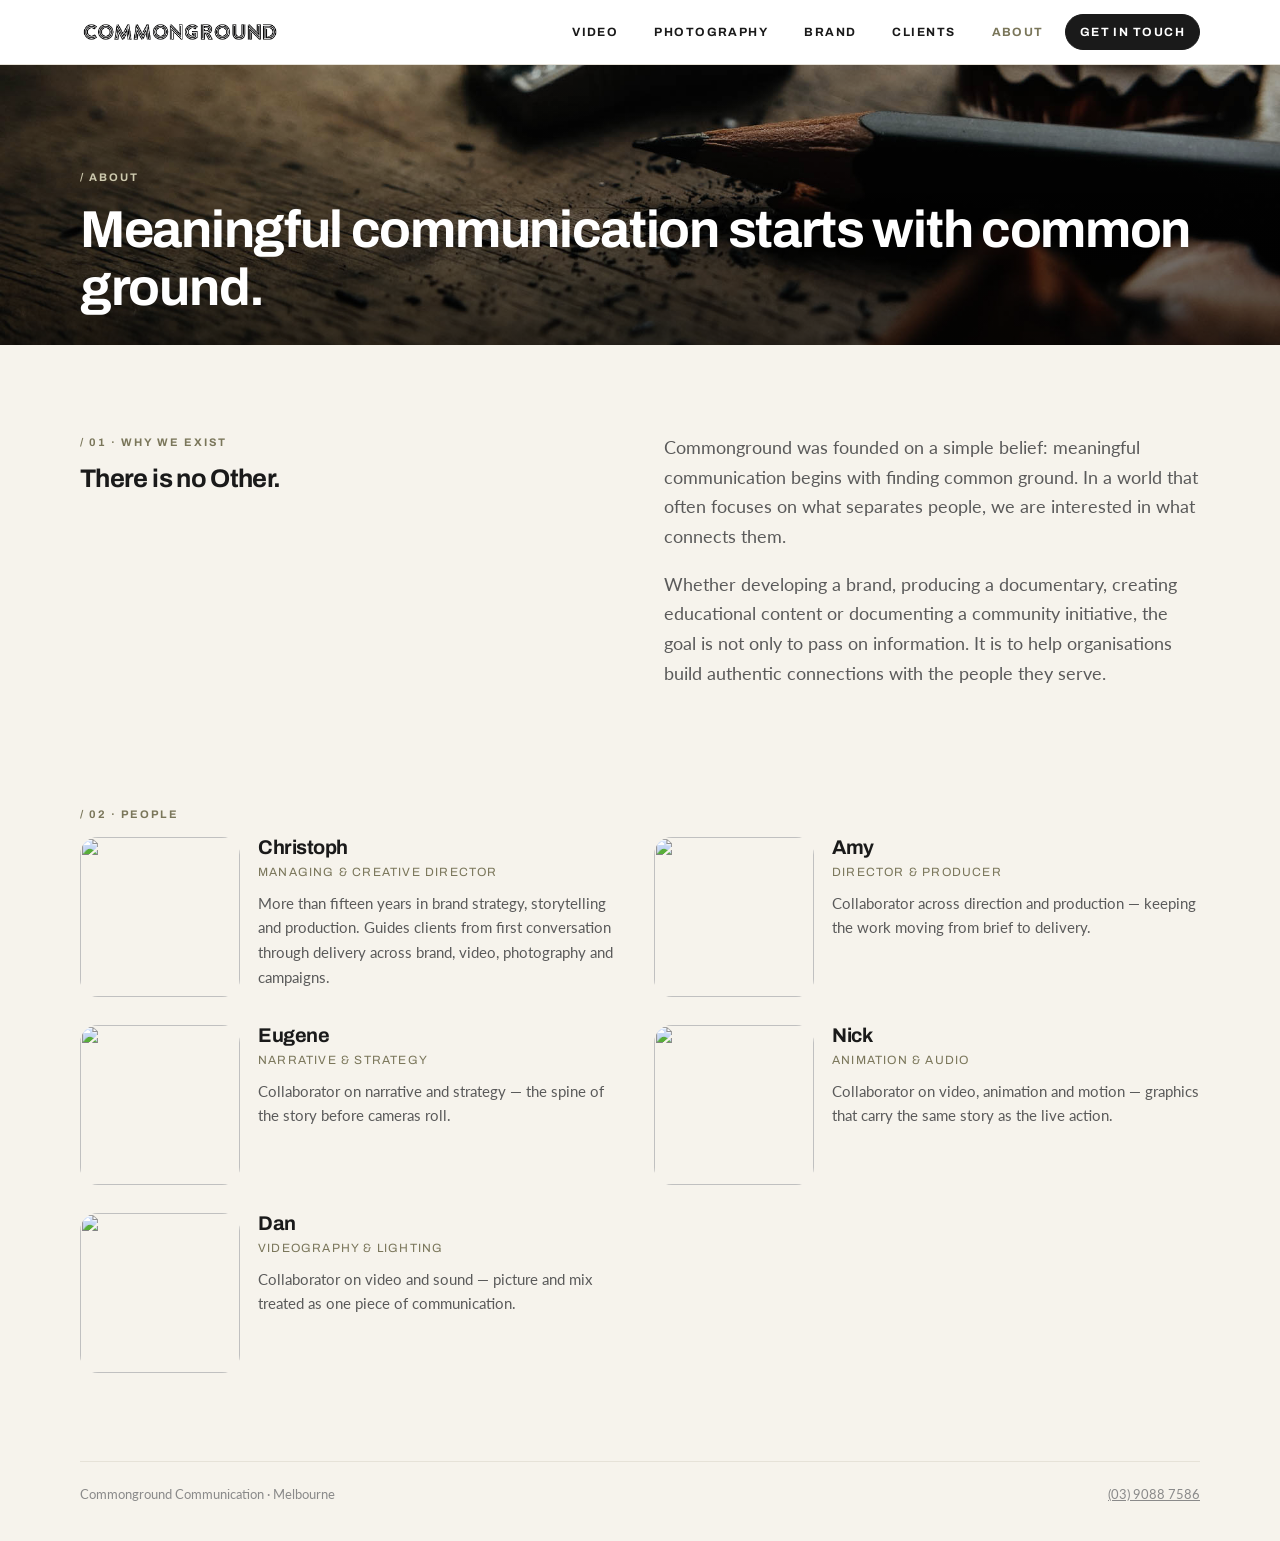
==== about.html @ 6b163bc3 "first upload" ====
<!DOCTYPE html>
<html lang="en-AU">
<head>
  <meta charset="utf-8">
  <meta name="viewport" content="width=device-width, initial-scale=1">
  
  
  <link rel="icon" href="images/mark.png">
  <link rel="preconnect" href="https://fonts.googleapis.com">
  <link href="https://fonts.googleapis.com/css2?family=Archivo:wght@400;700;800&family=Lato:wght@400;700&display=swap" rel="stylesheet">
  <link rel="stylesheet" href="styles.css">

<!-- SEO / SOCIAL METADATA: unique to this page. Deployment assumes www.commonground.cc
     and the supplied .html navigation. Update canonical, og:url and JSON-LD URLs together
     if hosting uses extensionless routes. Social image uses an existing site asset;
     keep its path and filename case exact. No special GEO/AI metatag is required. -->
<title>About Commonground | Melbourne Creative Agency</title>
<meta name="description" content="Meet the Commonground team in Melbourne. Creative strategy, video production, photography and brand development built on meaningful human connections."/>
<meta name="robots" content="index, follow, max-image-preview:large, max-snippet:-1, max-video-preview:-1"/>
<meta name="author" content="Commonground Communication"/>
<link rel="canonical" href="https://www.commonground.cc/about.html"/>
<meta property="og:type" content="website"/>
<meta property="og:locale" content="en_AU"/>
<meta property="og:site_name" content="Commonground Communication"/>
<meta property="og:title" content="About Commonground | Melbourne Creative Agency"/>
<meta property="og:description" content="Meet the Commonground team in Melbourne. Creative strategy, video production, photography and brand development built on meaningful human connections."/>
<meta property="og:url" content="https://www.commonground.cc/about.html"/>
<meta property="og:image" content="https://www.commonground.cc/images/home/BTS2.jpg"/>
<meta property="og:image:alt" content="Creative production at Commonground"/>
<meta name="twitter:card" content="summary_large_image"/>
<meta name="twitter:title" content="About Commonground | Melbourne Creative Agency"/>
<meta name="twitter:description" content="Meet the Commonground team in Melbourne. Creative strategy, video production, photography and brand development built on meaningful human connections."/>
<meta name="twitter:image" content="https://www.commonground.cc/images/home/BTS2.jpg"/>
<meta name="twitter:image:alt" content="Creative production at Commonground"/>
<!-- STRUCTURED DATA: grounded business and service facts; keep consistent across pages.
     No invented street address, opening hours, ratings, awards or video upload dates. -->
<script type="application/ld+json">
{
  "@context": "https://schema.org",
  "@graph": [
    {
      "@type": "Organisation",
      "@id": "https://www.commonground.cc/#organisation",
      "name": "Commonground Communication",
      "alternateName": "Commonground",
      "url": "https://www.commonground.cc/",
      "logo": {
        "@type": "ImageObject",
        "url": "https://www.commonground.cc/images/home/logo.png"
      },
      "description": "Melbourne creative agency delivering video production, photography, brand strategy and communication campaigns for businesses, healthcare, education and not-for-profit organisations.",
      "telephone": "+61-3-9088-7586",
      "address": {
        "@type": "PostalAddress",
        "addressLocality": "Melbourne",
        "addressRegion": "VIC",
        "addressCountry": "AU"
      },
      "areaServed": [
        {
          "@type": "City",
          "name": "Melbourne"
        },
        {
          "@type": "Country",
          "name": "Australia"
        }
      ],
      "knowsAbout": [
        "Video production",
        "Photography",
        "Brand strategy and design",
        "Communication and campaign strategy"
      ]
    },
    {
      "@type": "WebSite",
      "@id": "https://www.commonground.cc/#website",
      "url": "https://www.commonground.cc/",
      "name": "Commonground Communication",
      "alternateName": "Commonground",
      "publisher": {
        "@id": "https://www.commonground.cc/#organisation"
      },
      "inLanguage": "en-AU"
    },
    {
      "@type": "AboutPage",
      "@id": "https://www.commonground.cc/about.html#webpage",
      "url": "https://www.commonground.cc/about.html",
      "name": "About Commonground | Melbourne Creative Agency",
      "description": "Meet the Commonground team in Melbourne. Creative strategy, video production, photography and brand development built on meaningful human connections.",
      "inLanguage": "en-AU",
      "isPartOf": {
        "@id": "https://www.commonground.cc/#website"
      },
      "publisher": {
        "@id": "https://www.commonground.cc/#organisation"
      },
      "about": {
        "@id": "https://www.commonground.cc/#organisation"
      },
      "primaryImageOfPage": {
        "@type": "ImageObject",
        "url": "https://www.commonground.cc/images/home/BTS2.jpg",
        "caption": "Creative production at Commonground"
      }
    }
  ]
}
</script>
</head>
<body>
  <!-- EDITING GUIDE
       ABOUT: edit philosophy, principal biography and collaborator profiles below. Copy a complete member/team article to add a profile, preserving its existing structure. Replace portrait src and descriptive alt together. Update role, name and biography as a group.
       Shared appearance: styles.css. Shared interactions and image lists: script.js.
  -->

  <!-- ===== PAGE HEADER ===== -->
  <!-- SHARED HEADER: edit navigation text and href destinations here.
       Navigation is repeated across all seven HTML pages: apply shared changes to each. 
-->
  <header class="page-head">
    <div class="wrap bar">
      <a class="logo" href="index.html"><img src="images/home/logo.png" alt="Commonground"></a>
      <button class="menu-btn" aria-label="Menu"><span></span></button>
      <nav class="nav">
        <a href="video.html">Video</a>
        <a href="photography.html">Photography</a>
        <a href="brand.html">Brand</a>
        <a href="clients.html">Clients</a>
        <a href="about.html" class="is-on">About</a>
        <a class="pill" href="contact.html">Get in Touch</a>
      </nav>
    </div>
  </header>

  <section class="page-hero" style="background-image:url('images/home/desktop-pens.jpg')">
    <div class="wrap"><p class="mark" style="color:#cecaaf">/ About</p><h1>Meaningful communication starts with common ground.</h1></div>
  </section>

  <!-- ===== WHY ===== -->
  <section class="section">
    <div class="wrap split">
      <div>
        <p class="mark">/ 01 · Why we exist</p>
        <h2>There is no Other.</h2>
      </div>
      <div class="prose">
        <p>Commonground was founded on a simple belief: meaningful communication begins with finding common ground. In a world that often focuses on what separates people, we are interested in what connects them.</p>
        <p>Whether developing a brand, producing a documentary, creating educational content or documenting a community initiative, the goal is not only to pass on information. It is to help organisations build authentic connections with the people they serve.</p>
      </div>
    </div>
  </section>

  <!-- ===== TEAM
       EXTEND: copy <article class="member">, add photo in images/team/.
  ===== -->
  <section class="section" style="padding-top:10px">
    <div class="wrap">
      <p class="mark">/ 02 · People</p>
      <div class="team">
        <article class="member">
          <!-- IMAGE: edit src for the file path and alt for its description; preserve layout classes. -->
          <img src="images/about/cz.png">
          <div>
            <h3>Christoph</h3>
            <p class="role">Managing &amp; Creative Director</p>
            <p>More than fifteen years in brand strategy, storytelling and production. Guides clients from first conversation through delivery across brand, video, photography and campaigns.</p>
          </div>
        </article>
        <article class="member">
          <!-- IMAGE: edit src for the file path and alt for its description; preserve layout classes. -->
          <img src="images/about/ad.png">
          <div>
            <h3>Amy</h3>
            <p class="role">Director &amp; Producer</p>
            <p>Collaborator across direction and production — keeping the work moving from brief to delivery.</p>
          </div>
        </article>
        <article class="member">
          <!-- IMAGE: edit src for the file path and alt for its description; preserve layout classes. -->
          <img src="images//about/ew.png">
          <div>
            <h3>Eugene</h3>
            <p class="role">Narrative &amp; Strategy</p>
            <p>Collaborator on narrative and strategy — the spine of the story before cameras roll.</p>
          </div>
        </article>
        <article class="member">
          <!-- IMAGE: edit src for the file path and alt for its description; preserve layout classes. -->
          <img src="images/about/nm.png">
          <div>
            <h3>Nick</h3>
            <p class="role">Animation &amp; Audio</p>
            <p>Collaborator on video, animation and motion — graphics that carry the same story as the live action.</p>
          </div>
        </article>
        <article class="member">
          <!-- IMAGE: edit src for the file path and alt for its description; preserve layout classes. -->
          <img src="images/about/dk.png">
          <div>
            <h3>Dan</h3>
            <p class="role">Videography &amp; Lighting</p>
            <p>Collaborator on video and sound — picture and mix treated as one piece of communication.</p>
          </div>
        </article>
      </div>
    </div>
  </section>

  <!-- FOOTER: update business name, location and phone. Keep tel: href in international format.
       Repeat shared footer changes across the other HTML pages. -->
  <footer class="site-foot wrap">
    <span>Commonground Communication · Melbourne</span>
    <a href="tel:+61390887586">(03) 9088 7586</a>
  </footer>
  <!-- Load shared interactions last. Keep this script link and the styles.css link in head. -->
  <script src="script.js"></script>
</body>
</html>
---- styles.css ----
/* =========================================================
   COMMONGROUND SITE
   Tokens, reset, shared chrome, then page sections.
   ========================================================= */

/* --- tokens --- */
:root {
  --ink: #1a1a1a;
  --slate: #5a5a5a;
  --mute: #8a8a8a;
  --line: #e6e2d8;
  --paper: #f6f3ec;
  --white: #ffffff;
  --olive: #7a765a;
  --olive-d: #5f5b43;
  --film: #111;
  --display: "Archivo", "Helvetica Neue", Arial, sans-serif;
  --body: "Lato", Arial, sans-serif;
}

/* --- reset --- */
* { box-sizing: border-box; }
html { scroll-behavior: smooth; }
body {
  margin: 0;
  font: 400 17px/1.65 var(--body);
  color: var(--ink);
  background: var(--paper);
  -webkit-font-smoothing: antialiased;
}
img { max-width: 100%; display: block; }
a { color: inherit; }
h1,h2,h3 { font-family: var(--display); margin: 0; letter-spacing: -0.025em; line-height: 1.12; }
p { margin: 0 0 1em; }
button, input, textarea, select { font: inherit; }

.wrap { width: min(1120px, calc(100% - 40px)); margin: 0 auto; }
.mark {
  font-family: var(--display); font-size: 11px; font-weight: 700;
  letter-spacing: .18em; text-transform: uppercase; color: var(--olive); margin: 0 0 14px;
}

/* =========================================================
   HEADER / NAV
   Home uses .site-head over the carousel (white type).
   Inner pages use .page-head (ink type on cream).
   Pill matches link height.
   ========================================================= */
.site-head, .page-head { z-index: 30; }
.site-head { position: absolute; inset: 0 0 auto; padding: 18px 0; }
.page-head { position: relative; background: var(--white); padding: 14px 0; border-bottom: 1px solid var(--line); }
.bar { display: flex; align-items: center; justify-content: space-between; gap: 20px; }
.logo img { height: 22px; width: auto; }
.site-head .logo img { filter: invert(1); }
.nav { display: flex; align-items: center; gap: 6px; font-family: var(--display); font-size: 12px; font-weight: 700; letter-spacing: .12em; text-transform: uppercase; }
.nav a {
  text-decoration: none;
  height: 36px;
  padding: 0 14px;
  display: inline-flex;
  align-items: center;
  border-radius: 999px;
  border: 1px solid transparent;
  line-height: 1;
}
.site-head .nav a { color: #fff; }
.page-head .nav a { color: var(--ink); }
.page-head .nav a.is-on { color: var(--olive); }
.nav .pill {
  background: #fff; color: var(--ink); border-color: #fff;
}
.page-head .nav .pill { background: var(--ink); color: #fff; border-color: var(--ink); }
.menu-btn { display: none; background: 0; border: 0; width: 40px; height: 36px; cursor: pointer; color: inherit; }
.site-head .menu-btn { color: #fff; }
.page-head .menu-btn { color: var(--ink); }
.menu-btn span { display: block; height: 1.5px; background: currentColor; position: relative; }
.menu-btn span:before, .menu-btn span:after { content: ""; position: absolute; left: 0; right: 0; height: 1.5px; background: currentColor; }
.menu-btn span:before { top: -7px; }
.menu-btn span:after { top: 7px; }

/* =========================================================
   HOME — HEADER CAROUSEL
   Crossfade + slow Ken Burns + slight slide.
   Height is 75% of the original (was min(86vh, 760px)).
   EXTEND: duplicate an <article class="slide"> in index.html,
   set background-image, kicker and h2. Buttons already count slides.
   ========================================================= */
.carousel { position: relative; height: min(64.5vh, 570px); background: var(--film); overflow: hidden; }
.slide {
  position: absolute; inset: 0; opacity: 0;
  background: #111 center/cover no-repeat;
  transform: scale(1.08) translateX(4%);
  transition: opacity 1.1s ease, transform 3.2s ease-out;
}
.slide.is-on { opacity: 1; transform: scale(1) translateX(0); z-index: 1; }
.slide.is-leaving { opacity: 0; transform: scale(1.04) translateX(-3%); z-index: 2; }
.slide::after {
  content: ""; position: absolute; inset: 0;
  background: linear-gradient(180deg, rgba(0,0,0,.18), rgba(0,0,0,.58) 72%);
}
.slide-copy { position: absolute; left: 0; right: 0; bottom: 0; z-index: 3; padding: 0 0 56px; color: #fff; }
.slide-kicker { font-family: var(--display); font-size: 11px; letter-spacing: .2em; text-transform: uppercase; color: #cecaaf; margin-bottom: 10px; }
.slide h2 { font-size: clamp(28px, 4vw, 48px); font-weight: 800; max-width: 16ch; }
.car-nav {
  position: absolute; right: max(20px, calc((100% - 1120px) / 2));
  bottom: 52px; z-index: 4; display: flex; align-items: center; gap: 10px; color: #fff;
  font-family: var(--display); font-size: 13px; letter-spacing: .08em;
}
.car-nav button {
  width: 36px; height: 36px; border: 1px solid rgba(255,255,255,.4);
  background: transparent; color: #fff; cursor: pointer; border-radius: 999px;
}
.car-nav button:hover { background: #fff; color: #111; }

/* =========================================================
   HOME — SECTIONS
   01 intro · 02 service cards · 03 clients tease · CTA
   EXTEND 02 cards: copy an <a class="card"> in index.html.
   ========================================================= */
.section { padding: 88px 0; }
.intro h1 { font-size: clamp(32px, 5vw, 52px); margin-bottom: 22px; max-width: none; }
.intro .copy { max-width: none; color: var(--slate); font-size: 18px; }

.cards { display: grid; grid-template-columns: repeat(4, 1fr); gap: 18px; margin-top: 36px; }
.card {
  background: var(--white); border-radius: 18px; overflow: hidden;
  box-shadow: 0 10px 30px rgba(26,26,26,.05);
  display: flex; flex-direction: column; min-height: 100%;
  text-decoration: none; color: inherit;
}
.card-pic { position: relative; aspect-ratio: 4 / 3; overflow: hidden; background: #ddd; }
.card-pic img { width: 100%; height: 100%; object-fit: cover; }
.card-body { padding: 16px 18px 18px; }
.card h3 { font-size: 20px; margin-bottom: 6px; }
.card p { color: var(--slate); font-size: 14px; margin: 0 0 10px; }
.card .go { font-family: var(--display); font-size: 11px; font-weight: 700; letter-spacing: .14em; text-transform: uppercase; color: var(--olive); }

.quote-nav { display: flex; align-items: center; gap: 8px; margin-top: 18px; font-family: var(--display); font-size: 12px; }
.quote-nav button {
  width: 36px; height: 36px; border: 1px solid var(--line); background: #fff; border-radius: 999px; cursor: pointer;
}

.btn {
  display: inline-flex; align-items: center; justify-content: center;
  margin-top: 18px; padding: 0 22px; height: 44px;
  font-family: var(--display); font-size: 12px; font-weight: 700;
  letter-spacing: .12em; text-transform: uppercase; text-decoration: none;
  background: var(--ink); color: #fff; border: 0; border-radius: 4px; cursor: pointer;
}
.btn:hover { background: var(--olive-d); }

.cta { text-align: center; }
.cta h2 { font-size: clamp(28px, 4vw, 44px); margin-bottom: 12px; }

.site-foot {
  border-top: 1px solid var(--line); padding: 22px 0 36px;
  display: flex; justify-content: space-between; gap: 12px; flex-wrap: wrap;
  font-size: 13px; color: var(--mute);
}

/* =========================================================
   INNER PAGE HERO
   ========================================================= */
.page-hero { height: 280px; background: #111 center/cover no-repeat; position: relative; display: flex; align-items: flex-end; }
.page-hero::after { content: ""; position: absolute; inset: 0; background: linear-gradient(transparent, rgba(0,0,0,.55)); }
.page-hero .wrap { position: relative; z-index: 1; color: #fff; padding-bottom: 28px; }
.page-hero h1 { font-size: clamp(32px, 5vw, 52px); }
.split { display: grid; grid-template-columns: 1fr 1fr; gap: 48px; align-items: start; }
.prose { max-width: 72ch; color: var(--slate); font-size: 18px; }
.prose h2 { color: var(--ink); font-size: 28px; margin: 28px 0 10px; }

/* =========================================================
   VIDEO PAGE — featured + Clique-style work strip
   ========================================================= */
/* EXTEND video: copy a .work-tile button. Set data-id (Vimeo id),
   data-title and data-desc. Thumbnail is the button's background-image. */
.featured { margin-bottom: 12px; }
#featured-title { font-size: clamp(24px, 3vw, 34px); margin: 0 0 14px; }
.embed { position: relative; padding-top: 56.25%; background: #111; border-radius: 14px; overflow: hidden; }
.embed iframe { position: absolute; inset: 0; width: 100%; height: 100%; border: 0; }
.featured-note { font-size: 15px; color: var(--slate); margin: 16px 0 0; max-width: 70ch; line-height: 1.55; min-height: 3em; }

.film-band { background: var(--film); color: #fff; padding: 56px 0 72px; }
.film-band h2 { color: #fff; }
.work-strip {
  display: flex; gap: 8px; overflow-x: auto; scroll-snap-type: x mandatory;
  padding: 8px 0 4px;
}
.work-tile {
  flex: 0 0 92px; height: 280px; border-radius: 14px; overflow: hidden;
  position: relative; cursor: pointer; scroll-snap-align: start;
  transition: flex-basis .45s ease;
  background: #222 center/cover no-repeat;
}
.work-tile:hover { flex-basis: 150px; }
.work-tile.is-on, .work-tile.is-on:hover { flex-basis: min(52vw, 560px); }
.work-tile span {
  position: absolute; left: 12px; right: 12px; bottom: 12px;
  font-family: var(--display); font-size: 12px; letter-spacing: .06em;
  text-transform: uppercase; color: #fff;
  text-shadow: 0 1px 8px rgba(0,0,0,.5);
}
.work-desc { font-size: 13px; color: rgba(255,255,255,.72); margin-top: 16px; max-width: 70ch; }

/* Photography: image ratios and row spans calculated in script.js. */
.cards-2 { display: grid; grid-template-columns: 1fr 1fr; gap: 18px; }
.photography-page h1 { font-size: clamp(32px, 5vw, 52px); margin-bottom: 22px; }
.photography-intro { max-width: 72ch; font-size: 18px; color: var(--slate); margin-bottom: 32px; }
.gallery-tabs { display: flex; flex-wrap: wrap; gap: 10px; padding-bottom: 22px; border-bottom: 1px solid var(--line); }
.gallery-tabs button { background: transparent; color: var(--slate); border: 1px solid var(--line); border-radius: 999px; padding: 11px 18px; cursor: pointer; font-size: 14px; }
.gallery-tabs button[aria-pressed="true"] { background: var(--olive); color: #fff; border-color: var(--olive); }
.gallery-stage { margin-top: 28px; min-height: 120px; }
.gallery-grid { display: grid; grid-auto-rows: 8px; gap: 16px; align-items: start; }
.gallery-photo { display: block; border: 0; padding: 0; border-radius: 12px; background: var(--line); overflow: hidden; cursor: zoom-in; min-width: 0; }
.gallery-photo img { display: block; width: 100%; height: 100%; object-fit: contain; transition: filter .2s ease; }
.gallery-photo:hover img { filter: brightness(.92); }
.gallery-photo:focus-visible { outline: 3px solid var(--olive); outline-offset: 4px; }
.gallery-status { margin: 20px 0 0; color: var(--slate); font-size: 13px; }
.photography-cta { border-top: 1px solid var(--line); }
.photo-lightbox { border: 0; padding: 24px; max-width: none; max-height: none; width: 100%; height: 100dvh; margin: 0; position: fixed; inset: 0; background: rgba(17,17,17,.98); color: #fff; z-index: 1000; }
.photo-lightbox::backdrop { background: rgba(0,0,0,.85); }
.lightbox-shell { max-width: 1500px; height: 100%; margin: auto; display: flex; flex-direction: column; gap: 18px; }
.lightbox-header, .lightbox-controls { display: flex; align-items: center; justify-content: space-between; gap: 12px; flex-shrink: 0; }
.lightbox-header h2 { font-size: 18px; }
.photo-lightbox button { border: 1px solid #777; background: transparent; color: #fff; border-radius: 999px; padding: 10px 18px; min-height: 44px; cursor: pointer; font-size: 14px; }
.photo-lightbox button:hover { background: #333; }
.photo-lightbox button:focus-visible { outline: 3px solid #cecaaf; outline-offset: 3px; }
.lightbox-frame { flex: 1; min-height: 0; display: flex; align-items: center; justify-content: center; }
.lightbox-frame img { width: 100%; height: 100%; object-fit: contain; }
.lightbox-controls { font-size: 13px; }
@media(max-width: 550px) { .photo-lightbox { padding: 16px; } .photo-lightbox button { padding: 10px 12px; } .gallery-tabs { gap: 8px; } .gallery-tabs button { padding: 10px 13px; } }
@media(prefers-reduced-motion: reduce) { .gallery-photo img { transition: none; } }

/* Brand: equal featured cards, expandable selected work, modal case studies. */
.brand-page h1 { font-size: clamp(32px,5vw,52px); margin-bottom: 22px; }
.brand-intro { max-width: 72ch; color: var(--slate); font-size: 18px; margin-bottom: 36px; }
.brand-section-title { font-size: 30px; margin-bottom: 24px; }
.brand-featured-grid { display: grid; grid-template-columns: repeat(3,minmax(0,1fr)); gap: 22px; }
.brand-project { background: #fff; border-radius: 14px; overflow: hidden; display: flex; flex-direction: column; }
.brand-project > img { width: 100%; aspect-ratio: 4/3; object-fit: cover; }
.brand-project-body { padding: 22px; display: flex; flex-direction: column; flex: 1; }
.brand-project h3 { font-size: 23px; margin-bottom: 14px; }
.brand-project p { color: var(--slate); font-size: 15px; }
.brand-explore { margin-top: auto; align-self: flex-start; border: 0; border-bottom: 1px solid var(--olive); background: transparent; color: var(--olive-d); padding: 12px 0; cursor: pointer; font-size: 14px; }
.brand-section { padding-top: 42px; margin-top: 56px; border-top: 1px solid var(--line); }
.brand-section > h2 { font-size: 30px; margin-bottom: 18px; }
.brand-selected-grid { display: grid; grid-template-columns: repeat(3,minmax(0,1fr)); gap: 24px; }
.brand-small-project img { width: 100%; aspect-ratio: 4/3; object-fit: cover; border-radius: 10px; margin-bottom: 16px; }
.brand-small-project h3 { font-size: 19px; margin-bottom: 10px; }
.brand-small-project p { font-size: 14px; color: var(--slate); }
.brand-more { display: block; margin: 28px auto 0; padding: 11px 22px; border: 1px solid var(--line); border-radius: 999px; background: transparent; color: var(--olive-d); cursor: pointer; }
.brand-more[hidden], .brand-small-project[hidden] { display: none; }
.brand-steps { display: grid; grid-template-columns: repeat(3,minmax(0,1fr)); gap: 28px; }
.brand-steps h3 { font-size: 23px; margin-bottom: 12px; }
.brand-steps p { font-size: 15px; color: var(--slate); }
.brand-cta { border-top: 1px solid var(--line); }
.brand-case-dialog { position: fixed; inset: 0; margin: 0; width: 100%; height: 100dvh; max-width: none; max-height: none; border: 0; padding: 32px 20px; background: var(--paper); color: var(--ink); overflow-y: auto; z-index: 1000; }
.brand-case-dialog::backdrop { background: rgba(0,0,0,.8); }
.brand-case-shell { max-width: 1000px; margin: 0 auto; }
.brand-case-header, .brand-case-nav { display: flex; align-items: center; justify-content: space-between; gap: 16px; flex-wrap: wrap; }
.brand-case-header { margin-bottom: 36px; }
.brand-case-header .mark { margin: 0; }
.brand-case-dialog button { background: #fff; border: 1px solid var(--line); border-radius: 999px; padding: 11px 18px; color: var(--ink); cursor: pointer; font-size: 14px; }
#brand-case-title { font-size: clamp(30px,5vw,48px); margin-bottom: 20px; }
.brand-case-summary { max-width: 70ch; font-size: 18px; color: var(--slate); }
.brand-case-image { width: 100%; max-height: 65vh; object-fit: contain; margin: 28px 0; border-radius: 12px; }
.brand-case-scope h3 { font-size: 24px; margin-bottom: 12px; }
.brand-case-scope p { color: var(--slate); }
.brand-case-nav { padding-top: 24px; margin-top: 36px; border-top: 1px solid var(--line); font-size: 14px; }
@media(max-width:900px) { .brand-featured-grid, .brand-steps { grid-template-columns: 1fr; } .brand-selected-grid { grid-template-columns: repeat(2,minmax(0,1fr)); } }
@media(max-width:550px) { .brand-selected-grid { grid-template-columns: 1fr; } .brand-case-nav { gap: 10px; } .brand-case-dialog button { font-size: 12px; padding: 11px 14px; } }

/* =========================================================
   CLIENTS — featured quotes, then 4-up slider, then logo wall
   EXTEND featured: copy a .qcard in the wide pair, add <img class="q-mark">.
   EXTEND slider: copy a .qcard inside #t-row.
   EXTEND logos: add { name, src } to logos[] in script.js
   (PNG in images/logos/).
   ========================================================= */
.quote-grid { display: grid; grid-template-columns: 1fr 1fr; gap: 16px; }
.qcard {
  background: #fff; border-radius: 18px; padding: 22px 20px;
  box-shadow: 0 10px 30px rgba(26,26,26,.05);
}
.qcard .q-mark {
  width: 56px; height: 56px; border-radius: 10px; object-fit: cover;
  margin-bottom: 14px; background: #ece8df;
}
.qcard p { margin: 0 0 16px; }
.qcard cite { font-style: normal; color: var(--olive); font-family: var(--display); font-size: 12px; letter-spacing: .04em; }
.t-slider { position: relative; }
.t-row { display: grid; grid-template-columns: repeat(4, 1fr); gap: 16px; }
.t-row .qcard { min-height: 220px; }
.logo-wall {
  display: grid;
  grid-template-columns: repeat(auto-fill, minmax(140px, 1fr));
  gap: 10px;
}
.logo-cell {
  background: #fff; border-radius: 12px; min-height: 88px;
  display: flex; align-items: center; justify-content: center;
  padding: 16px 12px; text-align: center;
  filter: grayscale(1); opacity: .78;
  transition: filter .25s, opacity .25s, transform .25s;
}
.logo-cell:hover { filter: none; opacity: 1; transform: translateY(-2px); }
.logo-cell span { font-family: var(--display); font-size: 12px; font-weight: 700; letter-spacing: .06em; text-transform: uppercase; }
.logo-cell img { max-height: 42px; width: auto; }

/* =========================================================
   ABOUT — team
   EXTEND: copy an <article class="member">, drop a square photo in images/team/.
   ========================================================= */
.team { display: grid; grid-template-columns: repeat(2, 1fr); gap: 28px; }
.member { display: grid; grid-template-columns: 160px 1fr; gap: 18px; align-items: start; }
.member img { width: 160px; height: 160px; object-fit: cover; border-radius: 18px; }
.member h3 { margin-bottom: 4px; }
.member .role { color: var(--olive); font-family: var(--display); font-size: 12px; letter-spacing: .1em; text-transform: uppercase; margin-bottom: 8px; }
.member p { font-size: 15px; color: var(--slate); margin: 0; }

/* =========================================================
   CONTACT FORM
   ========================================================= */
form { display: grid; gap: 10px; }
.form-row { display: grid; grid-template-columns: 1fr 1fr; gap: 12px; }
label { font-family: var(--display); font-size: 11px; font-weight: 700; letter-spacing: .12em; text-transform: uppercase; }
input, textarea, select { border: 1px solid var(--line); background: #fff; padding: 12px; border-radius: 6px; width: 100%; }
textarea { min-height: 140px; resize: vertical; }

@media (max-width: 900px) {
  .nav {
    display: none; position: absolute; top: 62px; left: 0; right: 0;
    background: var(--white); flex-direction: column; align-items: stretch;
    padding: 12px 20px 18px; border-bottom: 1px solid var(--line);
  }
  .nav a { color: var(--ink) !important; }
  .nav.is-open { display: flex; }
  .menu-btn { display: block; }
  .cards, .cards-2, .split, .quote-grid, .t-row, .team, .form-row, .member { grid-template-columns: 1fr; }
  .carousel { height: 58.5vh; }
  .section { padding: 56px 0; }
  .work-tile { height: 220px; }
}
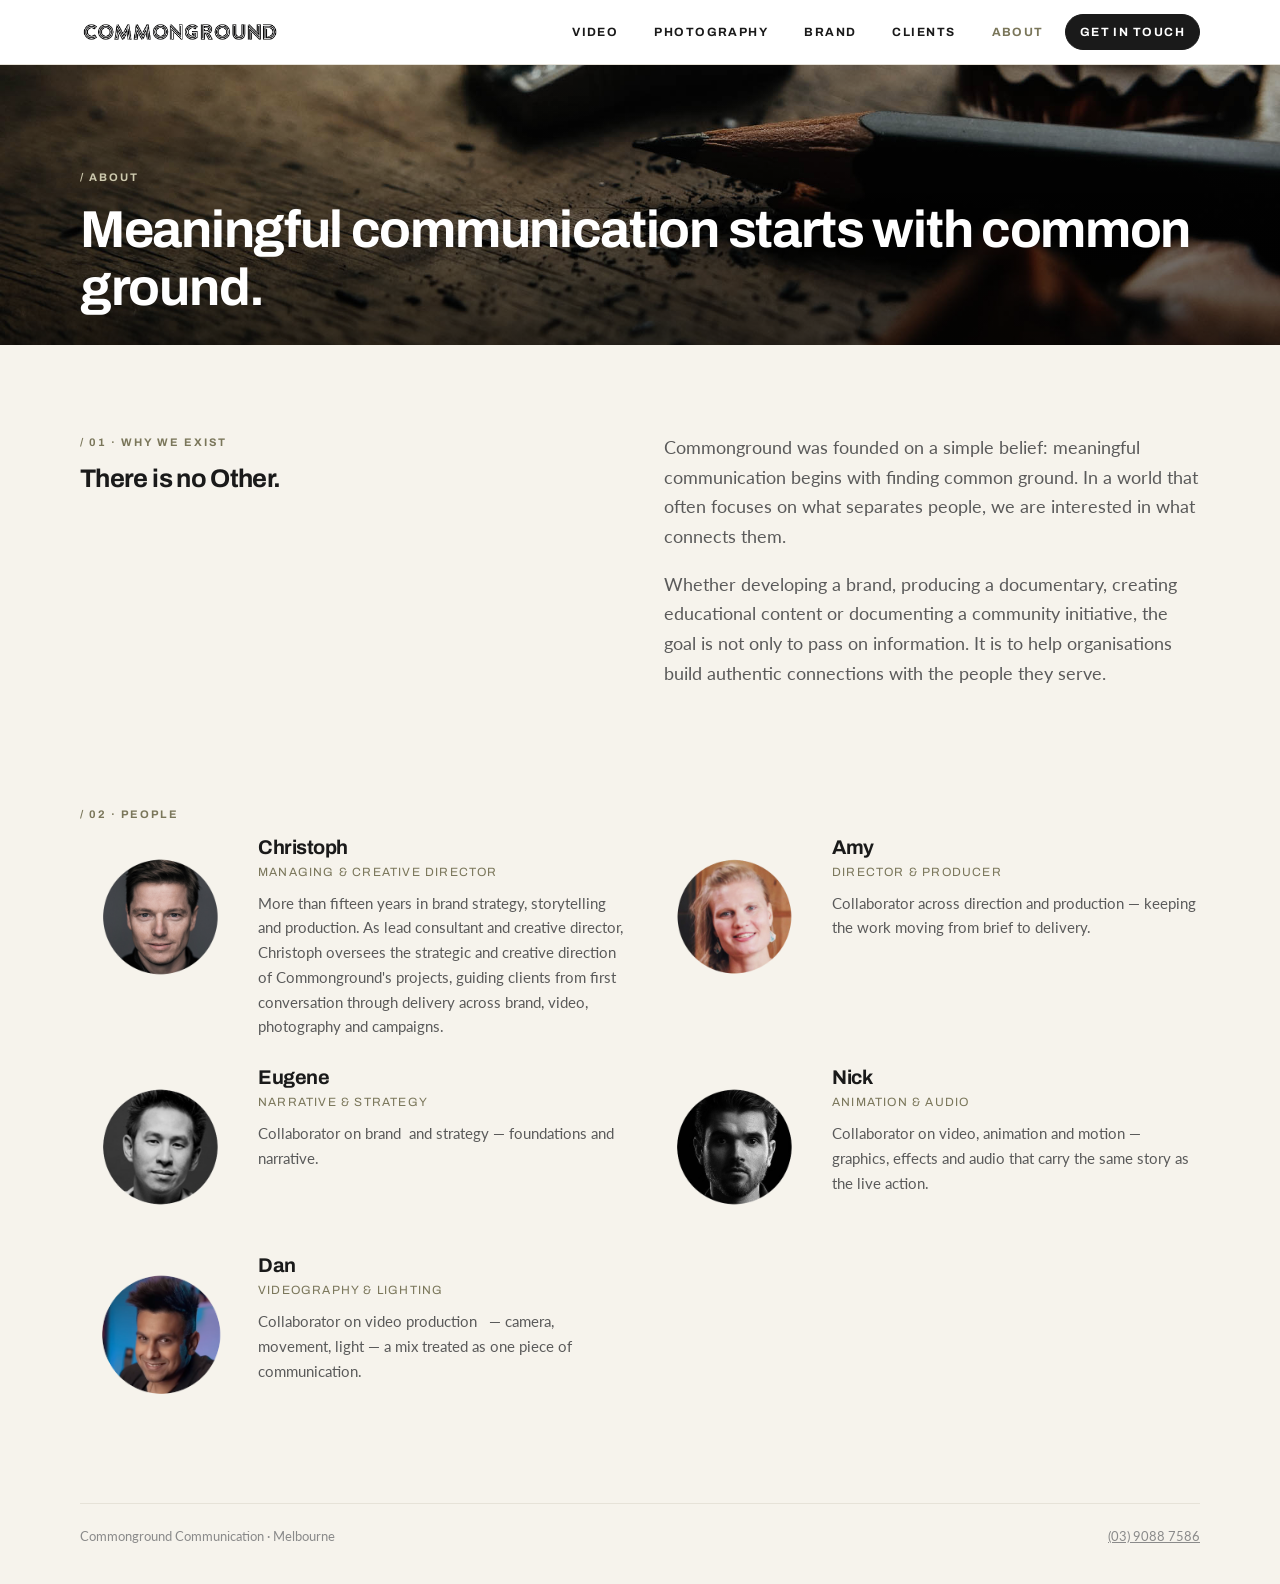
==== commit ad463bca: "Update about.html" ====
--- a/about.html
+++ b/about.html
@@ -162,16 +162,16 @@
       <div class="team">
         <article class="member">
           <!-- IMAGE: edit src for the file path and alt for its description; preserve layout classes. -->
-          <img src="images/about/cz.png">
+          <img src="images/about/CZ.png">
           <div>
             <h3>Christoph</h3>
             <p class="role">Managing &amp; Creative Director</p>
-            <p>More than fifteen years in brand strategy, storytelling and production. Guides clients from first conversation through delivery across brand, video, photography and campaigns.</p>
-          </div>
-        </article>
-        <article class="member">
-          <!-- IMAGE: edit src for the file path and alt for its description; preserve layout classes. -->
-          <img src="images/about/ad.png">
+            <p>More than fifteen years in brand strategy, storytelling and production. As lead consultant and creative director, Christoph oversees the strategic and creative direction of Commonground's projects, guiding clients from first conversation through delivery across brand, video, photography and campaigns.</p>
+          </div>
+        </article>
+        <article class="member">
+          <!-- IMAGE: edit src for the file path and alt for its description; preserve layout classes. -->
+          <img src="images/about/AD.png">
           <div>
             <h3>Amy</h3>
             <p class="role">Director &amp; Producer</p>
@@ -180,29 +180,29 @@
         </article>
         <article class="member">
           <!-- IMAGE: edit src for the file path and alt for its description; preserve layout classes. -->
-          <img src="images//about/ew.png">
+          <img src="images//about/EW.png">
           <div>
             <h3>Eugene</h3>
             <p class="role">Narrative &amp; Strategy</p>
-            <p>Collaborator on narrative and strategy — the spine of the story before cameras roll.</p>
-          </div>
-        </article>
-        <article class="member">
-          <!-- IMAGE: edit src for the file path and alt for its description; preserve layout classes. -->
-          <img src="images/about/nm.png">
+            <p>Collaborator on brand&nbsp; and strategy —  foundations and&nbsp; narrative.</p>
+          </div>
+        </article>
+        <article class="member">
+          <!-- IMAGE: edit src for the file path and alt for its description; preserve layout classes. -->
+          <img src="images/about/NM.png">
           <div>
             <h3>Nick</h3>
             <p class="role">Animation &amp; Audio</p>
-            <p>Collaborator on video, animation and motion — graphics that carry the same story as the live action.</p>
-          </div>
-        </article>
-        <article class="member">
-          <!-- IMAGE: edit src for the file path and alt for its description; preserve layout classes. -->
-          <img src="images/about/dk.png">
+            <p>Collaborator on video, animation and motion — graphics, effects and audio that carry the same story as the live action.</p>
+          </div>
+        </article>
+        <article class="member">
+          <!-- IMAGE: edit src for the file path and alt for its description; preserve layout classes. -->
+          <img src="images/about/DK.png">
           <div>
             <h3>Dan</h3>
             <p class="role">Videography &amp; Lighting</p>
-            <p>Collaborator on video and sound — picture and mix treated as one piece of communication.</p>
+            <p>Collaborator on video production&nbsp; &nbsp;— camera, movement, light — a mix treated as one piece of communication.</p>
           </div>
         </article>
       </div>
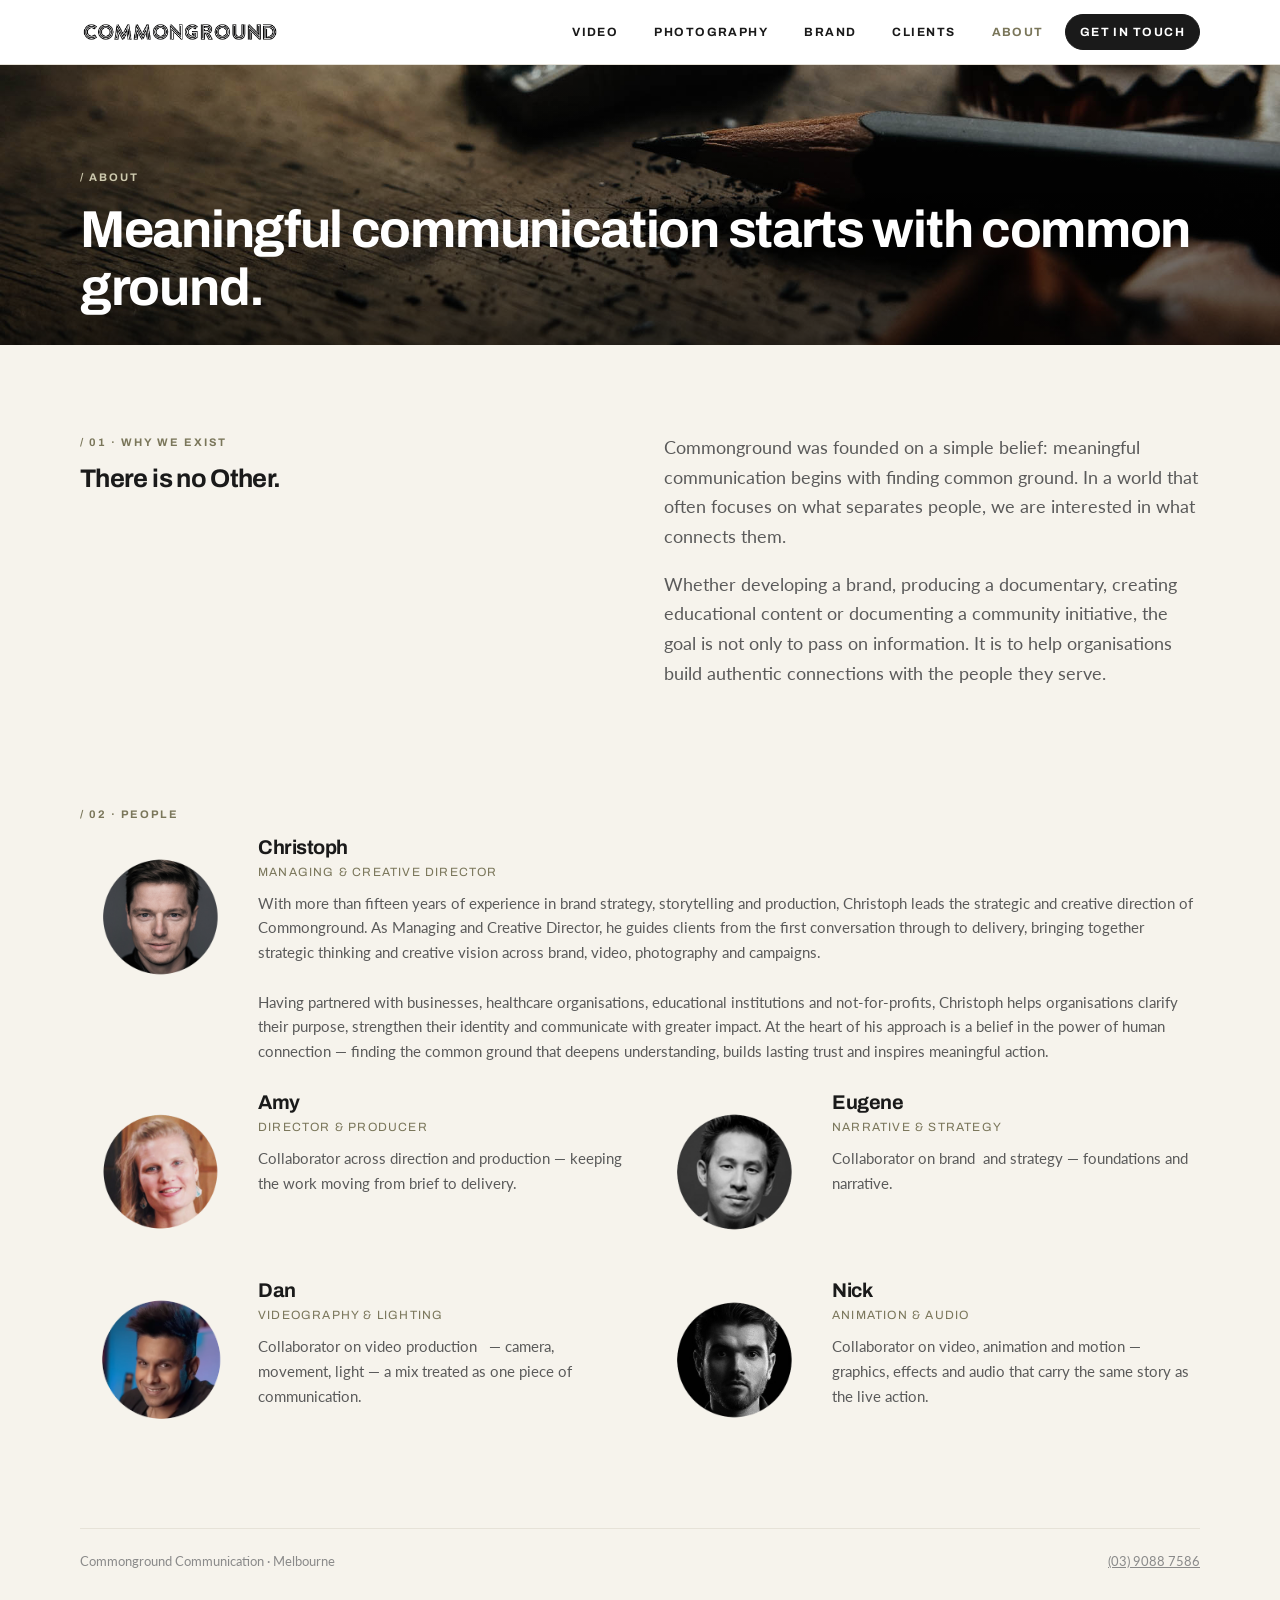
==== commit c53f2c07: "GA script" ====
--- a/about.html
+++ b/about.html
@@ -9,6 +9,28 @@
   <link rel="preconnect" href="https://fonts.googleapis.com">
   <link href="https://fonts.googleapis.com/css2?family=Archivo:wght@400;700;800&family=Lato:wght@400;700&display=swap" rel="stylesheet">
   <link rel="stylesheet" href="styles.css">
+
+  <!-- ABOUT TEAM LAYOUT: lead profile spans both columns; collaborators form a 2x2 grid. -->
+  <style>
+    .team--about {
+      display: grid;
+      grid-template-columns: repeat(2, minmax(0, 1fr));
+    }
+
+    .team--about .member--lead {
+      grid-column: 1 / -1;
+    }
+
+    @media (max-width: 760px) {
+      .team--about {
+        grid-template-columns: 1fr;
+      }
+
+      .team--about .member--lead {
+        grid-column: auto;
+      }
+    }
+  </style>
 
 <!-- SEO / SOCIAL METADATA: unique to this page. Deployment assumes www.commonground.cc
      and the supplied .html navigation. Update canonical, og:url and JSON-LD URLs together
@@ -109,6 +131,16 @@
   ]
 }
 </script>
+	
+	<!-- Google tag (gtag.js) -->
+<script async src="https://www.googletagmanager.com/gtag/js?id=G-12V5LHD8Q3"></script>
+<script>
+  window.dataLayer = window.dataLayer || [];
+  function gtag(){dataLayer.push(arguments);}
+  gtag('js', new Date());
+  gtag('config', 'G-12V5LHD8Q3');
+</script>
+	
 </head>
 <body>
   <!-- EDITING GUIDE
@@ -159,16 +191,19 @@
   <section class="section" style="padding-top:10px">
     <div class="wrap">
       <p class="mark">/ 02 · People</p>
-      <div class="team">
-        <article class="member">
+      <div class="team team--about">
+        <article class="member member--lead">
           <!-- IMAGE: edit src for the file path and alt for its description; preserve layout classes. -->
           <img src="images/about/CZ.png">
           <div>
             <h3>Christoph</h3>
             <p class="role">Managing &amp; Creative Director</p>
-            <p>More than fifteen years in brand strategy, storytelling and production. As lead consultant and creative director, Christoph oversees the strategic and creative direction of Commonground's projects, guiding clients from first conversation through delivery across brand, video, photography and campaigns.</p>
-          </div>
-        </article>
+            <p>With more than fifteen years of experience in brand strategy, storytelling and production, Christoph leads the strategic and creative direction of Commonground. As Managing and Creative Director, he guides clients from the first conversation through to delivery, bringing together strategic thinking and creative vision across brand, video, photography and campaigns.</p>
+            <p>&nbsp;</p>
+<p>Having partnered with businesses, healthcare organisations, educational institutions and not-for-profits, Christoph helps organisations clarify their purpose, strengthen their identity and communicate with greater impact. At the heart of his approach is a belief in the power of human connection — finding the common ground that deepens understanding, builds lasting trust and inspires meaningful action.</p>
+          </div>
+        </article>
+
         <article class="member">
           <!-- IMAGE: edit src for the file path and alt for its description; preserve layout classes. -->
           <img src="images/about/AD.png">
@@ -178,6 +213,7 @@
             <p>Collaborator across direction and production — keeping the work moving from brief to delivery.</p>
           </div>
         </article>
+
         <article class="member">
           <!-- IMAGE: edit src for the file path and alt for its description; preserve layout classes. -->
           <img src="images//about/EW.png">
@@ -187,6 +223,17 @@
             <p>Collaborator on brand&nbsp; and strategy —  foundations and&nbsp; narrative.</p>
           </div>
         </article>
+
+        <article class="member">
+          <!-- IMAGE: edit src for the file path and alt for its description; preserve layout classes. -->
+          <img src="images/about/DK.png">
+          <div>
+            <h3>Dan</h3>
+            <p class="role">Videography &amp; Lighting</p>
+            <p>Collaborator on video production&nbsp; &nbsp;— camera, movement, light — a mix treated as one piece of communication.</p>
+          </div>
+        </article>
+
         <article class="member">
           <!-- IMAGE: edit src for the file path and alt for its description; preserve layout classes. -->
           <img src="images/about/NM.png">
@@ -194,15 +241,6 @@
             <h3>Nick</h3>
             <p class="role">Animation &amp; Audio</p>
             <p>Collaborator on video, animation and motion — graphics, effects and audio that carry the same story as the live action.</p>
-          </div>
-        </article>
-        <article class="member">
-          <!-- IMAGE: edit src for the file path and alt for its description; preserve layout classes. -->
-          <img src="images/about/DK.png">
-          <div>
-            <h3>Dan</h3>
-            <p class="role">Videography &amp; Lighting</p>
-            <p>Collaborator on video production&nbsp; &nbsp;— camera, movement, light — a mix treated as one piece of communication.</p>
           </div>
         </article>
       </div>
